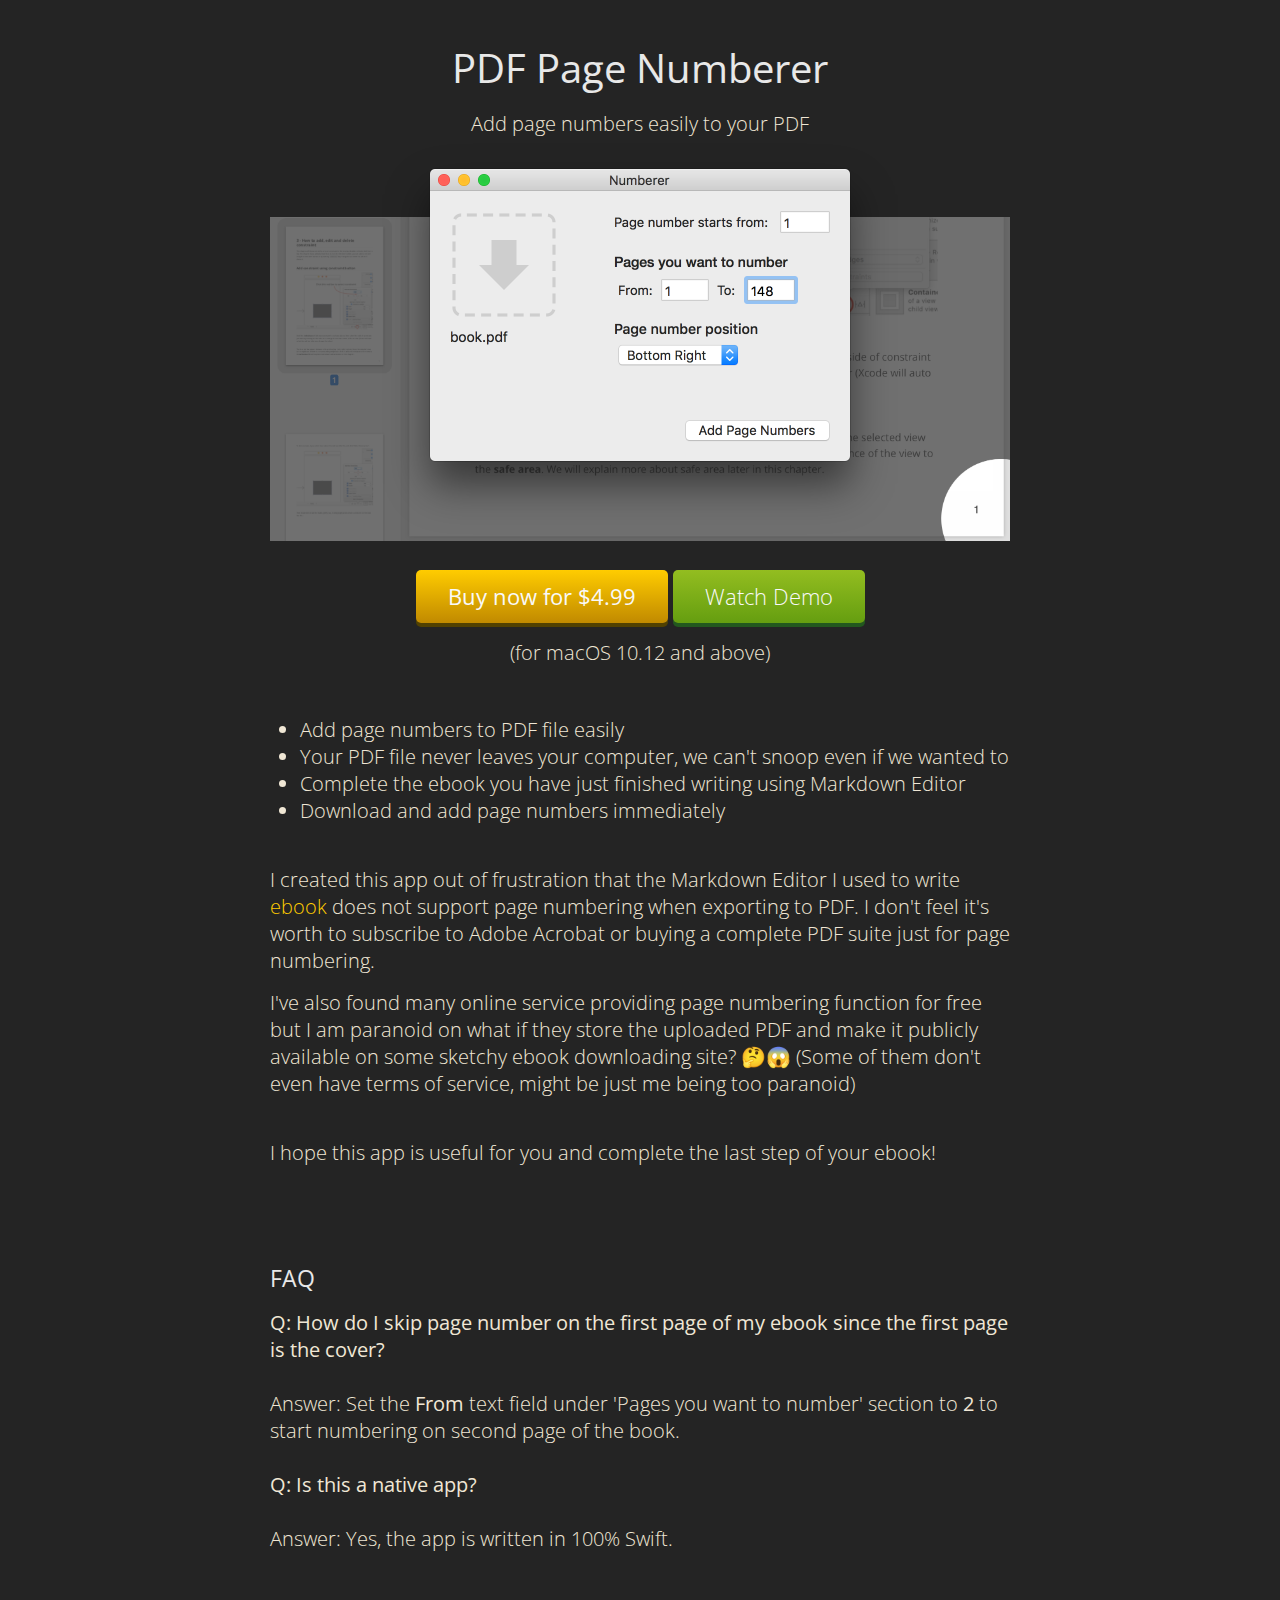
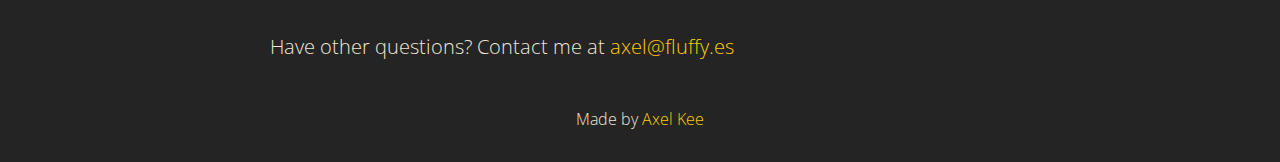
==== index.html @ a961f530 "Added additional og image size tag" ====
<!DOCTYPE html>
<html lang="en">
<head>
<meta charset="utf-8">
<meta http-equiv="X-UA-Compatible" content="IE=edge">
<meta name="viewport" content="width=device-width, initial-scale=1"><!-- Begin Jekyll SEO tag v2.4.0 -->
<title>PDF Page Numberer</title>
<meta property="og:title" content="PDF Page Numberer" />
<meta property="og:locale" content="en_US" />
<meta name="description" content="Add page numbers to your PDF files easily" />
<meta property="og:description" content="Add page numbers to your PDF files easily" />
<meta property="og:url" content="https://pdfpagenumber.com" />
<meta property="og:site_name" content="PDF Page Numberer" />
<meta property="og:type" content="website" />
<meta property="og:image" content="512.png" />
<meta property='og:image:type' content='image/png' />
<meta property='og:image:width' content='512' />
<meta property='og:image:height' content='512' />
<link rel="icon" type="image/png" href="favicon-32x32.png" sizes="32x32" />
<link rel="icon" type="image/png" href="favicon-16x16.png" sizes="16x16" />
<link href="https://fonts.googleapis.com/css?family=Open+Sans:300,400" rel="stylesheet">
<link rel="stylesheet" href="main.css">
<script src="https://gumroad.com/js/gumroad.js"></script>
<!-- Global site tag (gtag.js) - Google Analytics -->
<script async src="https://www.googletagmanager.com/gtag/js?id=UA-49271415-5"></script>
<script>
  window.dataLayer = window.dataLayer || [];
  function gtag(){dataLayer.push(arguments);}
  gtag('js', new Date());

  gtag('config', 'UA-49271415-5');
</script>
</head>
<body>
  <div class="wrapper">
    <div class="header" style="text-align: center;">
      <h1>PDF Page Numberer</h1>
      <span>Add page numbers easily to your PDF</span>
      <img src="numberer.png" alt="Numberer app" class="numberer"/>
    </div>
    <div class="action">
      <a class="cta" href="https://gum.co/pagenumber" target="_blank">Buy now for $4.99</a>
      <a class="cta2" onclick="revealVideo('video','youtube')">Watch Demo</a>
      <br><br>
      <span>(for macOS 10.12 and above)</span>
      <div id="video" class="lightbox" onclick="hideVideo('video','youtube')">
  <div class="lightbox-container">  
    <div class="lightbox-content">
      
      <button onclick="hideVideo('video','youtube')" class="lightbox-close">
        Close | ✕
      </button>
      <div class="video-container">
        <iframe id="youtube" width="960" height="540" src="https://www.youtube.com/embed/I0E4_DcOc0U?rel=0&amp;showinfo=0" frameborder="0" allowfullscreen></iframe>
      </div>      
      
    </div>
  </div>
</div>
    </div>
    <div class="pitch">
      <ul>
        <li>Add page numbers to PDF file easily</li>
        <li>Your PDF file never leaves your computer, we can't snoop even if we wanted to</li>
        <li>Complete the ebook you have just finished writing using Markdown Editor</li>
        <li>Download and add page numbers immediately</li>
      </ul>
      <br>
      <p>I created this app out of frustration that the Markdown Editor I used to write <a href="https://autolayout.fluffy.es">ebook</a> does not support page numbering when exporting to PDF. I don't feel it's worth to subscribe to Adobe Acrobat or buying a complete PDF suite just for page numbering.</p> 
      <p>I've also found many online service providing page numbering function for free but I am paranoid on what if they store the uploaded PDF and make it publicly available on some sketchy ebook downloading site? 🤔😱 (Some of them don't even have terms of service, might be just me being too paranoid)</p>
      <br>
      <p>I hope this app is useful for you and complete the last step of your ebook!</p>
      <br>
      
      <br><br>
      <h3>FAQ</h3>
      <strong>Q: How do I skip page number on the first page of my ebook since the first page is the cover?</strong>
      <br><br>
      <span>Answer: Set the <strong>From</strong> text field under 'Pages you want to number' section to <strong>2</strong> to start numbering on second page of the book.</span>
      <br><br>
      <strong>Q: Is this a native app?</strong>
      <br><br>
      <span>Answer: Yes, the app is written in 100% Swift. </span>
      <br><br>
      <br><br>
      Have other questions? Contact me at <a href="mailto:axel@fluffy.es">axel@fluffy.es</a>
    </div>
    <div class="footer">
      <span>Made by <a href="https://fluffy.es">Axel Kee</a></span>
    </div>
  </div>
<script>
function revealVideo(div,video_id) {
  var video = document.getElementById(video_id).src;
  document.getElementById(video_id).src = video+'&autoplay=1'; // adding autoplay to the URL
  document.getElementById(div).style.display = 'block';
}

// Hiding the lightbox and removing YouTube autoplay
function hideVideo(div,video_id) {
  var video = document.getElementById(video_id).src;
  var cleaned = video.replace('&autoplay=1',''); // removing autoplay form url
  document.getElementById(video_id).src = cleaned;
  document.getElementById(div).style.display = 'none';
}
</script>
</body>
</html>
---- main.css ----
/** Reset some basic elements */
body, h1, h2, h3, h4, h5, h6, p, blockquote, pre, hr, dl, dd, ol, ul, figure { margin: 0; padding: 0; }

/** Basic styling */
body { 
font: 300 20px 'Open Sans', Helvetica, Arial, sans-serif, "Apple Color Emoji"; 
color: #f0e7d5; 
background-color: #242424; 
-webkit-text-size-adjust: 100%; 
-webkit-font-feature-settings: "kern" 1; 
-moz-font-feature-settings: "kern" 1; 
-o-font-feature-settings: "kern" 1; 
font-feature-settings: "kern" 1; 
font-kerning: normal; 
}

/** Set `margin-bottom` to maintain vertical rhythm */
h1, h2, h3, h4, h5, h6, p, blockquote, pre, ul, ol, dl, figure, .highlight { margin-bottom: 15px; }

/** `main` element */
main { display: block; /* Default value of `display` of `main` element is 'inline' in IE 11. */ }

/** Images */
img { max-width: 100%; vertical-align: middle; }

/** Figures */
figure > img { display: block; }

figcaption { font-size: 14px; }

/** Lists */
ul, ol { margin-left: 30px; }

li > ul, li > ol { margin-bottom: 0; }

/** Headings */
h1, h2, h3, h4, h5, h6 { font-weight: 400; color: #e8e8e8;}

/** Links */
a { color: #ffcc00; text-decoration: none; }
a:visited { color: #ffcc00; }
a:hover { color: #ffeb9b; text-decoration: underline; }
.social-media-list a:hover { text-decoration: none; }
.social-media-list a:hover .username { text-decoration: underline; }

/** Blockquotes */
blockquote { color: #828282; border-left: 4px solid #e8e8e8; padding-left: 15px; font-size: 18px; letter-spacing: -1px; font-style: italic; }
blockquote > :last-child { margin-bottom: 0; }

/** Wrapper */
.wrapper { max-width: -webkit-calc(800px - (30px * 2)); max-width: calc(800px - (30px * 2)); margin-right: auto; margin-left: auto; padding-right: 30px; padding-left: 30px; }
@media screen and (max-width: 800px) { .wrapper { max-width: -webkit-calc(800px - (30px)); max-width: calc(800px - (30px)); padding-right: 15px; padding-left: 15px; } }

/** Clearfix */
.wrapper:after, .footer-col-wrapper:after { content: ""; display: table; clear: both; }

.header{
  margin-top: 2em;
  background-image: url('bgdemo.png');
  background-size: contain;
  background-repeat: no-repeat;
  background-position: center bottom;
}

.action{
  margin-top: 2em;
  margin-bottom: 2.5em;
  text-align: center;
}

.numberer{
  width: 100%;
  height: auto;
  max-width: 532px;
  max-height: 404px;
}

.footer {
  text-align: center;
  font-size: 0.8em;
  padding-top: 3em;
  padding-bottom: 2em;
}

.cta{
  font-size: 1.4rem;
  font-weight: 400;
  padding:0.7rem 2rem 0.7rem 2rem; 
  background-color: #c18a00;
  background: linear-gradient(to bottom, #ffcc00 0%,#c18a00 100%);
  color: #f9f9f9;
  cursor:pointer;
  -webkit-border-radius: 5px;
  border-radius: 5px; 
  width: 100%;

  box-shadow: 0px 4px 0px 0px #514101;
}

.cta2{
  font-size: 1.4rem;
  padding:0.7rem 2rem 0.7rem 2rem; 
  background-color: #93bd20;
  background: linear-gradient(to bottom, #93bd20 0%,#659e10 100%);
  color: #f9f9f9;
  cursor:pointer;
  -webkit-border-radius: 5px;
  border-radius: 5px; 
  width: 100%;


  box-shadow: 0px 4px 0px 0px #22581E;
}

.cta:hover, .cta:visited, .cta:active, .cta2:hover, .cta2:visited, .cta2:active{
  color: #f9f9f9;
  text-decoration: none;
}

.cta:hover{
  background: #8c7000;
  background: linear-gradient(to bottom, #8c7000 0%,#6a4c00 100%);
}

.cta2:hover {
  background: #597313;
  background: linear-gradient(to bottom, #597313 0%,#3c5e0a 100%);
}

@media screen and (max-width: 500px) {
  .cta, .cta2{
    display: block;
    margin-bottom: 0.75rem;
    max-width: 150px;
    margin-left: auto;
    margin-right: auto;
  }
}

/* video player */
.lightbox {
  background-color: rgba(0, 0, 0, 0.8);
  overflow: scroll;
  position: fixed;
  display: none;
  z-index: 1;
  bottom: 0;
  right: 0;
  left: 0;
  top: 0;
}
.lightbox-container {
  position: relative;
  max-width: 960px;
  margin: 7% auto;
  display: block;
  padding: 0 3%;
  height: auto;
  z-index: 10;
}
@media screen and (max-width: 768px) {
  .lightbox-container {
    margin-top: 10%;
  }
}
@media screen and (max-width: 414px) {
  .lightbox-container {
    margin-top: 13%;
  }
}
.lightbox-content {
  box-shadow: 0 1px 6px rgba(0, 0, 0, 0.7);
}
.lightbox-close {
  text-transform: uppercase;
  background: transparent;
  position: absolute;
  font-weight: 300;
  font-size: 12px;
  display: block;
  border: none;
  color: white;
  top: -22px;
  right: 3%;
}
.video-container {
  padding-bottom: 56.25%;
  position: relative;
  padding-top: 30px;
  overflow: hidden;
  height: 0;
}
.video-container iframe,
.video-container object,
.video-container embed {
  position: absolute;
  height: 100%;
  width: 100%;
  left: 0;
  top: 0;
}
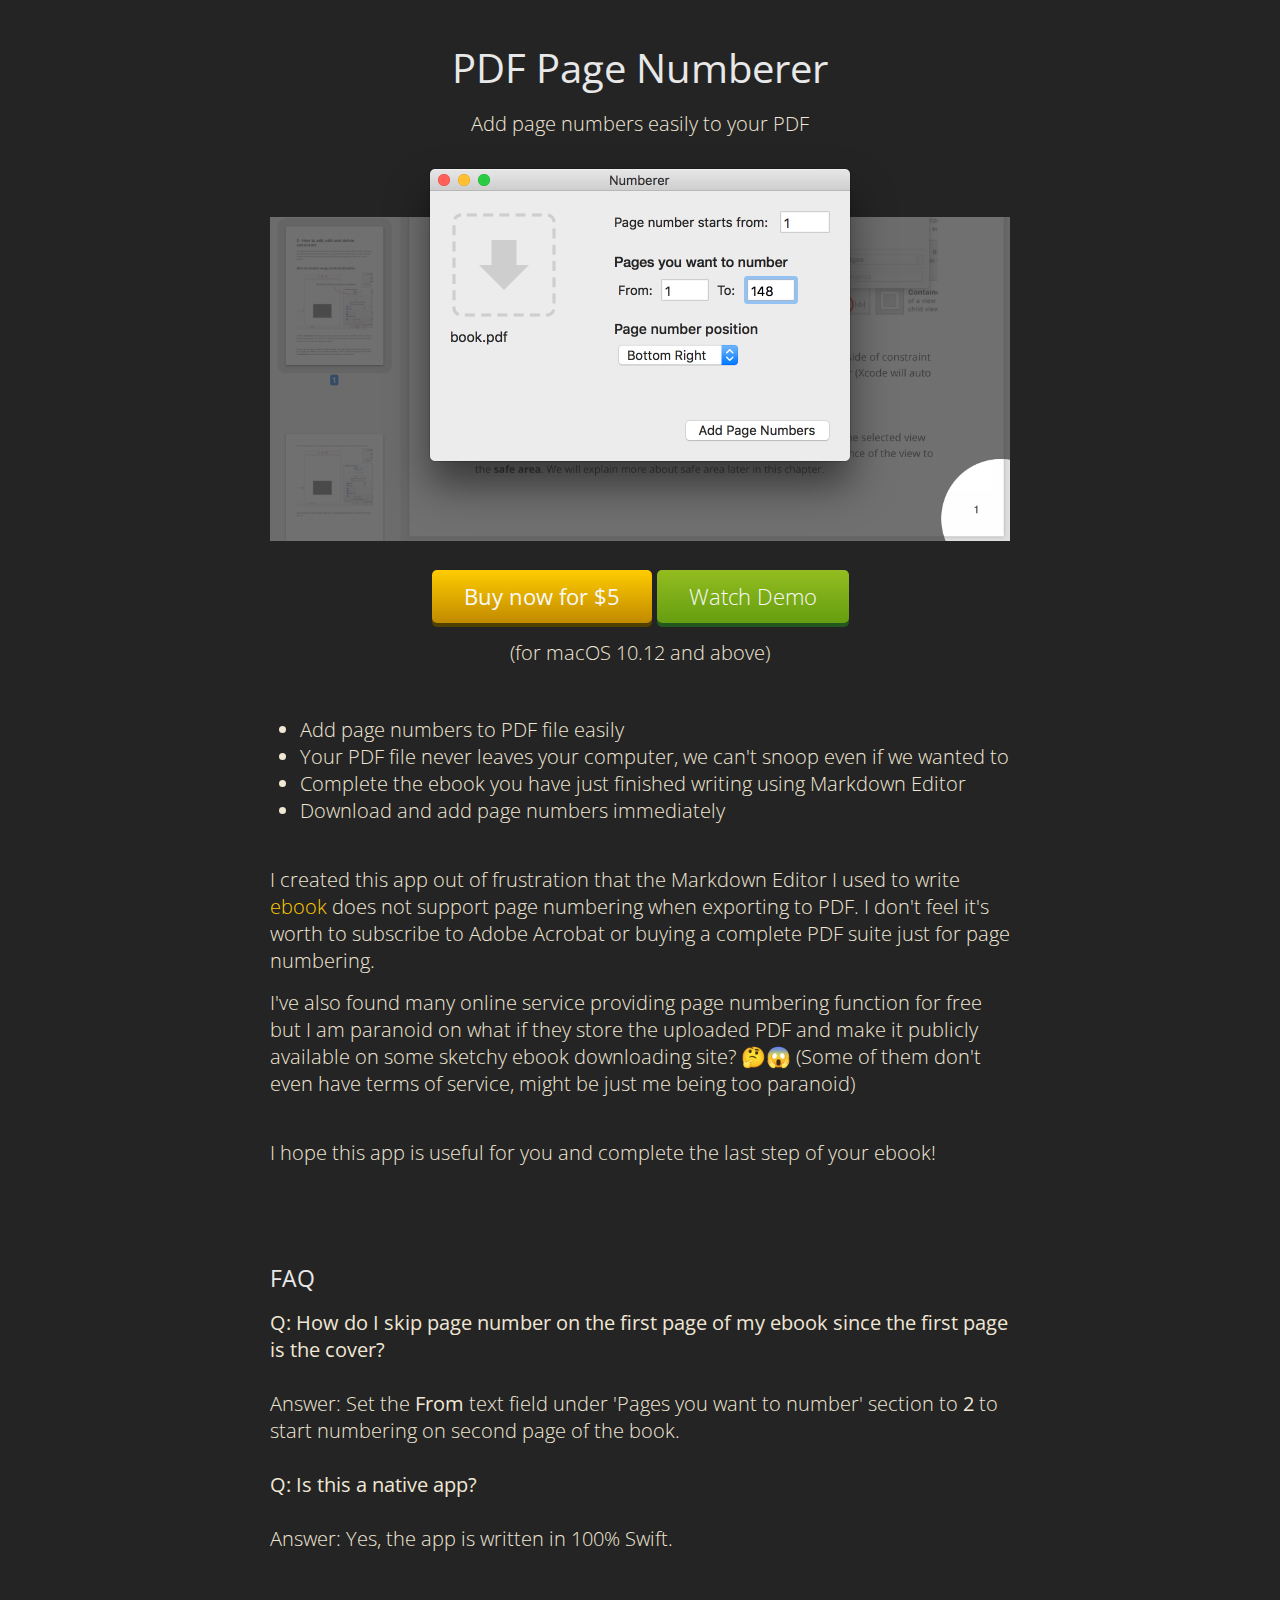
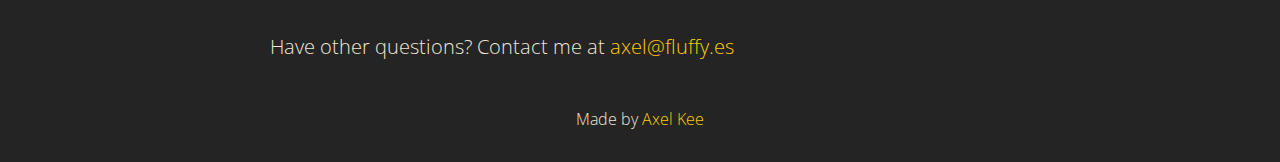
==== commit 5cb1e6fb: "Slightly changed price" ====
--- a/index.html
+++ b/index.html
@@ -12,7 +12,7 @@
 <meta property="og:url" content="https://pdfpagenumber.com" />
 <meta property="og:site_name" content="PDF Page Numberer" />
 <meta property="og:type" content="website" />
-<meta property="og:image" content="512.png" />
+<meta property="og:image" content="https://pdfpagenumber.com/512.png" />
 <meta property='og:image:type' content='image/png' />
 <meta property='og:image:width' content='512' />
 <meta property='og:image:height' content='512' />
@@ -39,7 +39,7 @@
       <img src="numberer.png" alt="Numberer app" class="numberer"/>
     </div>
     <div class="action">
-      <a class="cta" href="https://gum.co/pagenumber" target="_blank">Buy now for $4.99</a>
+      <a class="cta" href="https://gum.co/pagenumber" target="_blank">Buy now for $5</a>
       <a class="cta2" onclick="revealVideo('video','youtube')">Watch Demo</a>
       <br><br>
       <span>(for macOS 10.12 and above)</span>
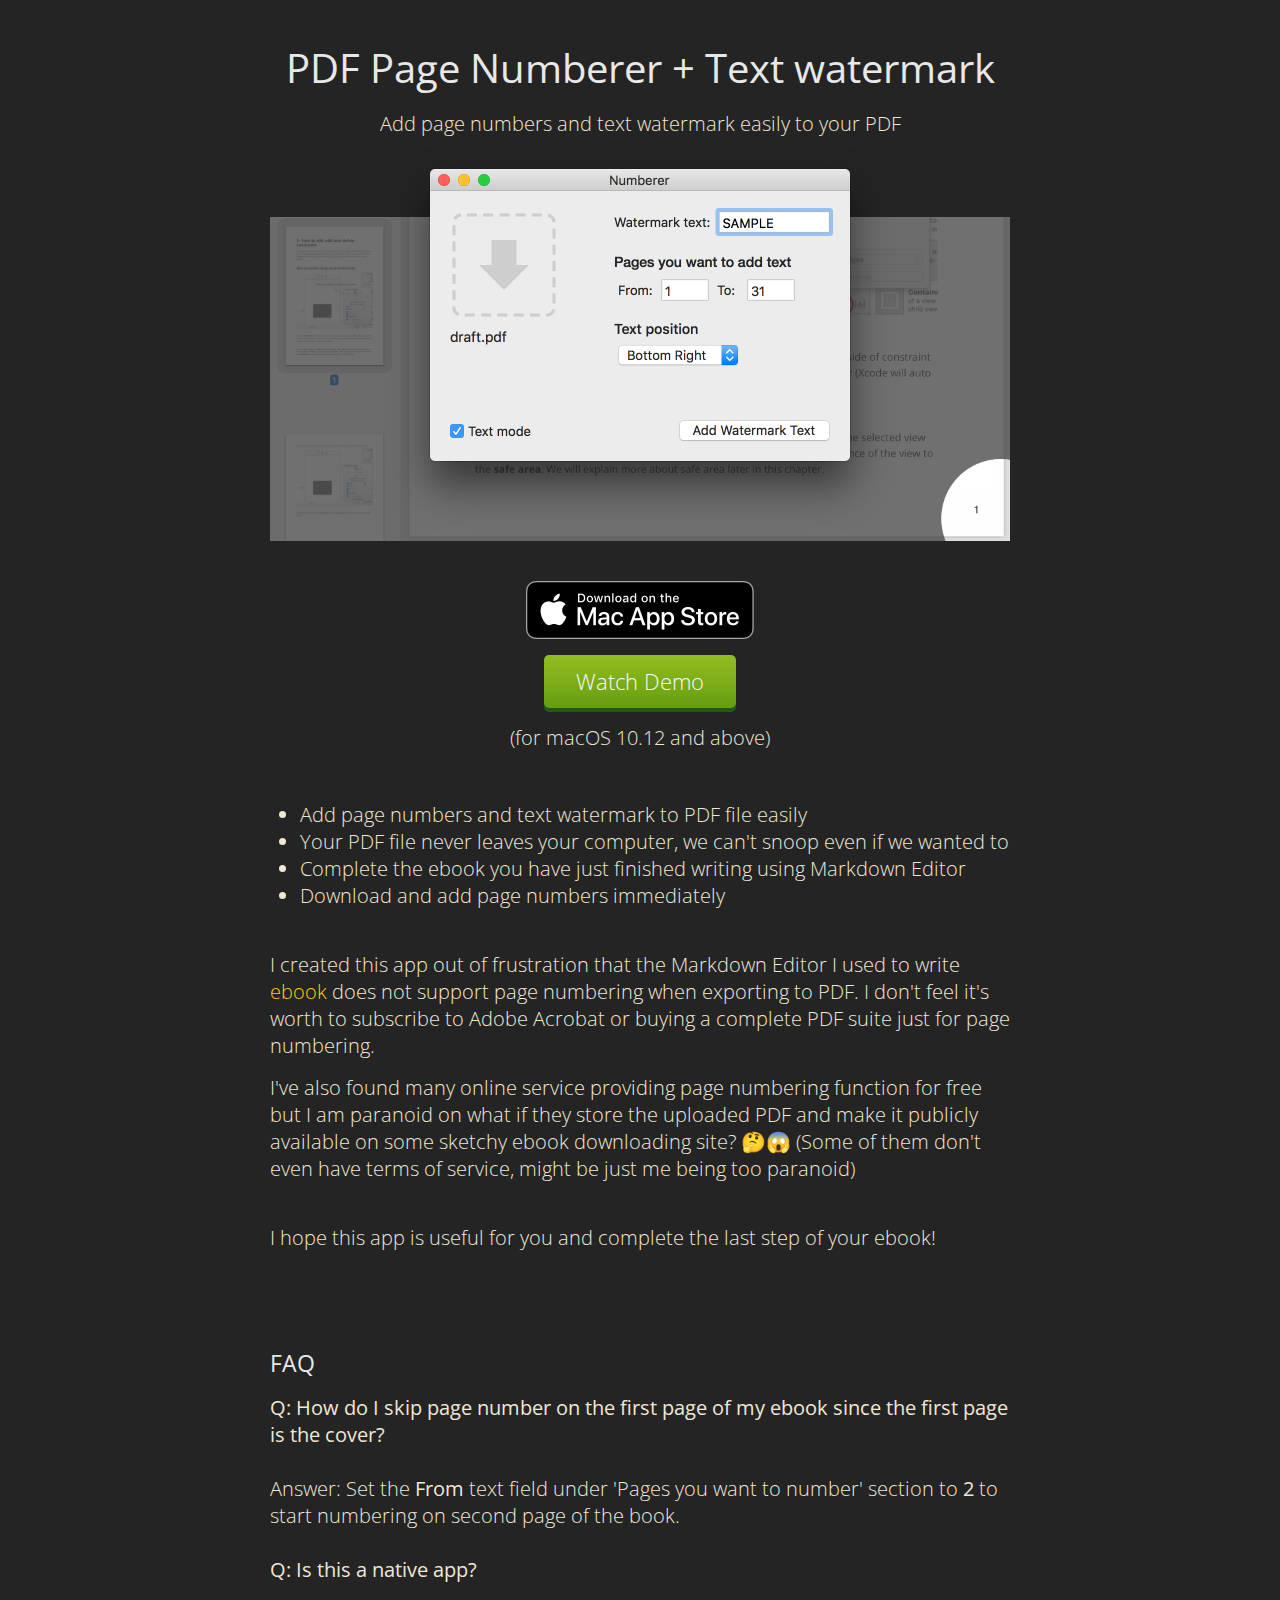
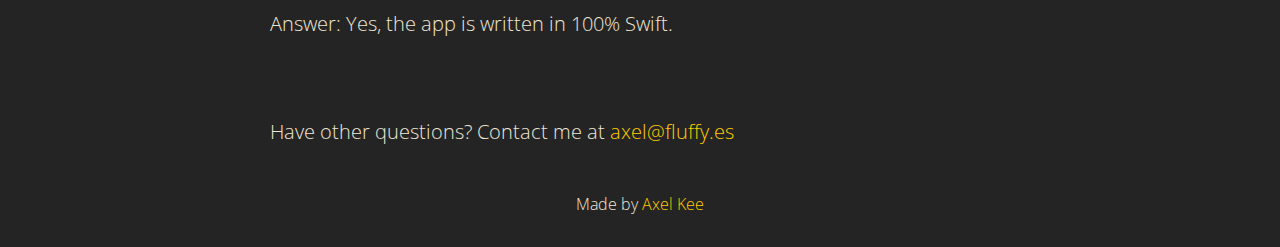
==== commit 906a9ba5: "Updated demo video, replaced gumroad with mac app store" ====
--- a/index.html
+++ b/index.html
@@ -20,7 +20,6 @@
 <link rel="icon" type="image/png" href="favicon-16x16.png" sizes="16x16" />
 <link href="https://fonts.googleapis.com/css?family=Open+Sans:300,400" rel="stylesheet">
 <link rel="stylesheet" href="main.css">
-<script src="https://gumroad.com/js/gumroad.js"></script>
 <!-- Global site tag (gtag.js) - Google Analytics -->
 <script async src="https://www.googletagmanager.com/gtag/js?id=UA-49271415-5"></script>
 <script>
@@ -34,12 +33,12 @@
 <body>
   <div class="wrapper">
     <div class="header" style="text-align: center;">
-      <h1>PDF Page Numberer</h1>
-      <span>Add page numbers easily to your PDF</span>
+      <h1>PDF Page Numberer + Text watermark</h1>
+      <span>Add page numbers and text watermark easily to your PDF</span>
       <img src="numberer.png" alt="Numberer app" class="numberer"/>
     </div>
     <div class="action">
-      <a class="cta" href="https://gum.co/pagenumber" target="_blank">Buy now for $5</a>
+      <a href="https://itunes.apple.com/us/app/numberer/id1407001685?ls=1&mt=12" target="_blank"><img srcset="masblack.png 1x, masblack@2x.png 2x" src="masblack.png"alt="Mac App Store download" /></a><br><br>
       <a class="cta2" onclick="revealVideo('video','youtube')">Watch Demo</a>
       <br><br>
       <span>(for macOS 10.12 and above)</span>
@@ -51,7 +50,7 @@
         Close | ✕
       </button>
       <div class="video-container">
-        <iframe id="youtube" width="960" height="540" src="https://www.youtube.com/embed/I0E4_DcOc0U?rel=0&amp;showinfo=0" frameborder="0" allowfullscreen></iframe>
+        <iframe id="youtube" width="960" height="540" src="https://www.youtube.com/embed/4uB3Y46svmw?rel=0&amp;showinfo=0" frameborder="0" allowfullscreen></iframe>
       </div>      
       
     </div>
@@ -60,7 +59,7 @@
     </div>
     <div class="pitch">
       <ul>
-        <li>Add page numbers to PDF file easily</li>
+        <li>Add page numbers and text watermark to PDF file easily</li>
         <li>Your PDF file never leaves your computer, we can't snoop even if we wanted to</li>
         <li>Complete the ebook you have just finished writing using Markdown Editor</li>
         <li>Download and add page numbers immediately</li>
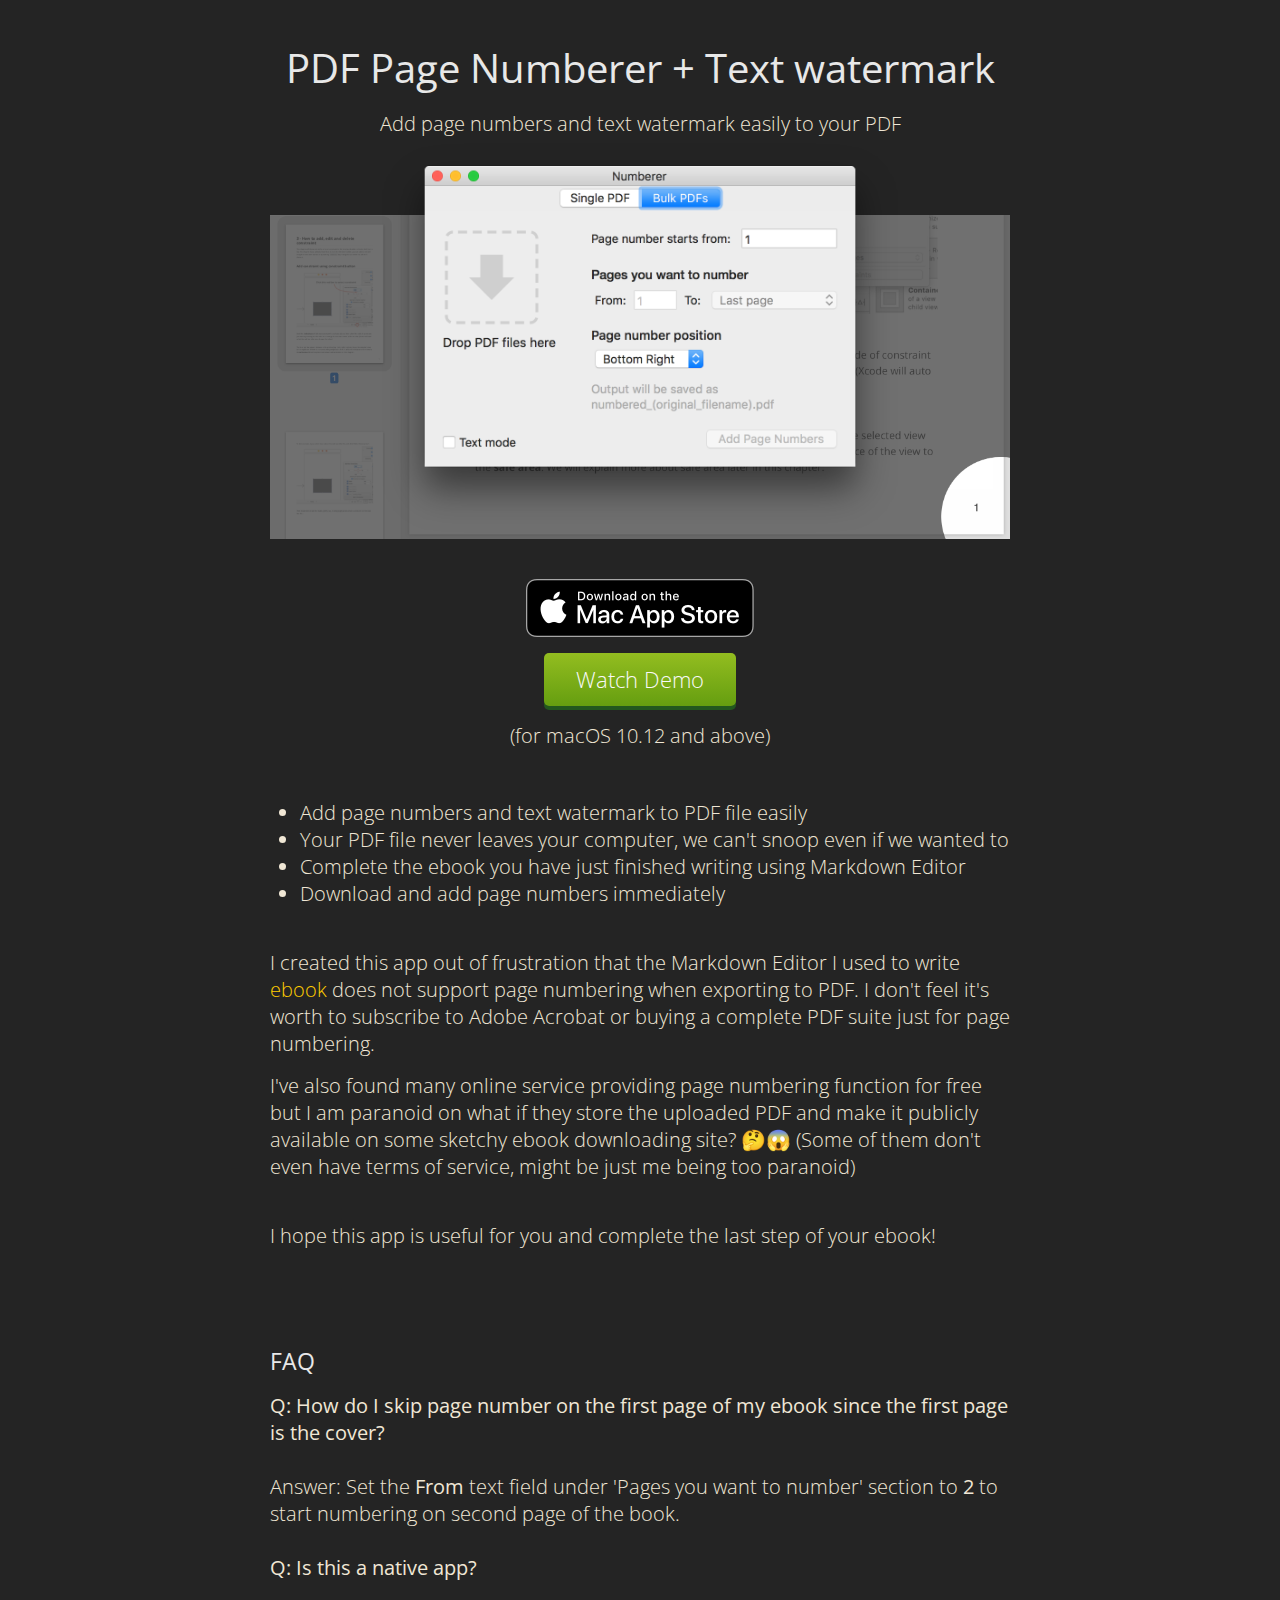
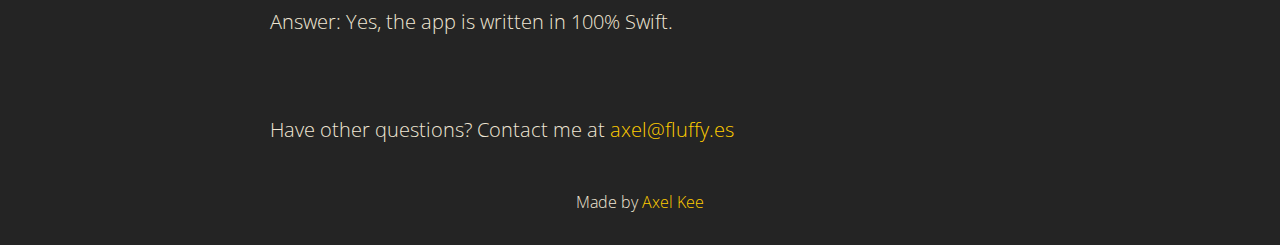
==== commit 1d2228f9: "Updated youtube video link and screenshot" ====
--- a/index.html
+++ b/index.html
@@ -20,15 +20,6 @@
 <link rel="icon" type="image/png" href="favicon-16x16.png" sizes="16x16" />
 <link href="https://fonts.googleapis.com/css?family=Open+Sans:300,400" rel="stylesheet">
 <link rel="stylesheet" href="main.css">
-<!-- Global site tag (gtag.js) - Google Analytics -->
-<script async src="https://www.googletagmanager.com/gtag/js?id=UA-49271415-5"></script>
-<script>
-  window.dataLayer = window.dataLayer || [];
-  function gtag(){dataLayer.push(arguments);}
-  gtag('js', new Date());
-
-  gtag('config', 'UA-49271415-5');
-</script>
 </head>
 <body>
   <div class="wrapper">
@@ -50,7 +41,7 @@
         Close | ✕
       </button>
       <div class="video-container">
-        <iframe id="youtube" width="960" height="540" src="https://www.youtube.com/embed/4uB3Y46svmw?rel=0&amp;showinfo=0" frameborder="0" allowfullscreen></iframe>
+        <iframe id="youtube" width="960" height="540" src="https://www.youtube.com/embed/1b58NrCFgxk?rel=0&amp;showinfo=0" frameborder="0" allowfullscreen></iframe>
       </div>      
       
     </div>
@@ -103,5 +94,21 @@
   document.getElementById(div).style.display = 'none';
 }
 </script>
+<!-- Default Statcounter code for Pdfpagenumber.com
+https://pdfpagenumber.com -->
+<script type="text/javascript">
+var sc_project=11771339; 
+var sc_invisible=1; 
+var sc_security="9510d573"; 
+</script>
+<script type="text/javascript"
+src="https://www.statcounter.com/counter/counter.js"
+async></script>
+<noscript><div class="statcounter"><a title="Web Analytics"
+href="http://statcounter.com/" target="_blank"><img
+class="statcounter"
+src="//c.statcounter.com/11771339/0/9510d573/1/" alt="Web
+Analytics"></a></div></noscript>
+<!-- End of Statcounter Code -->
 </body>
 </html>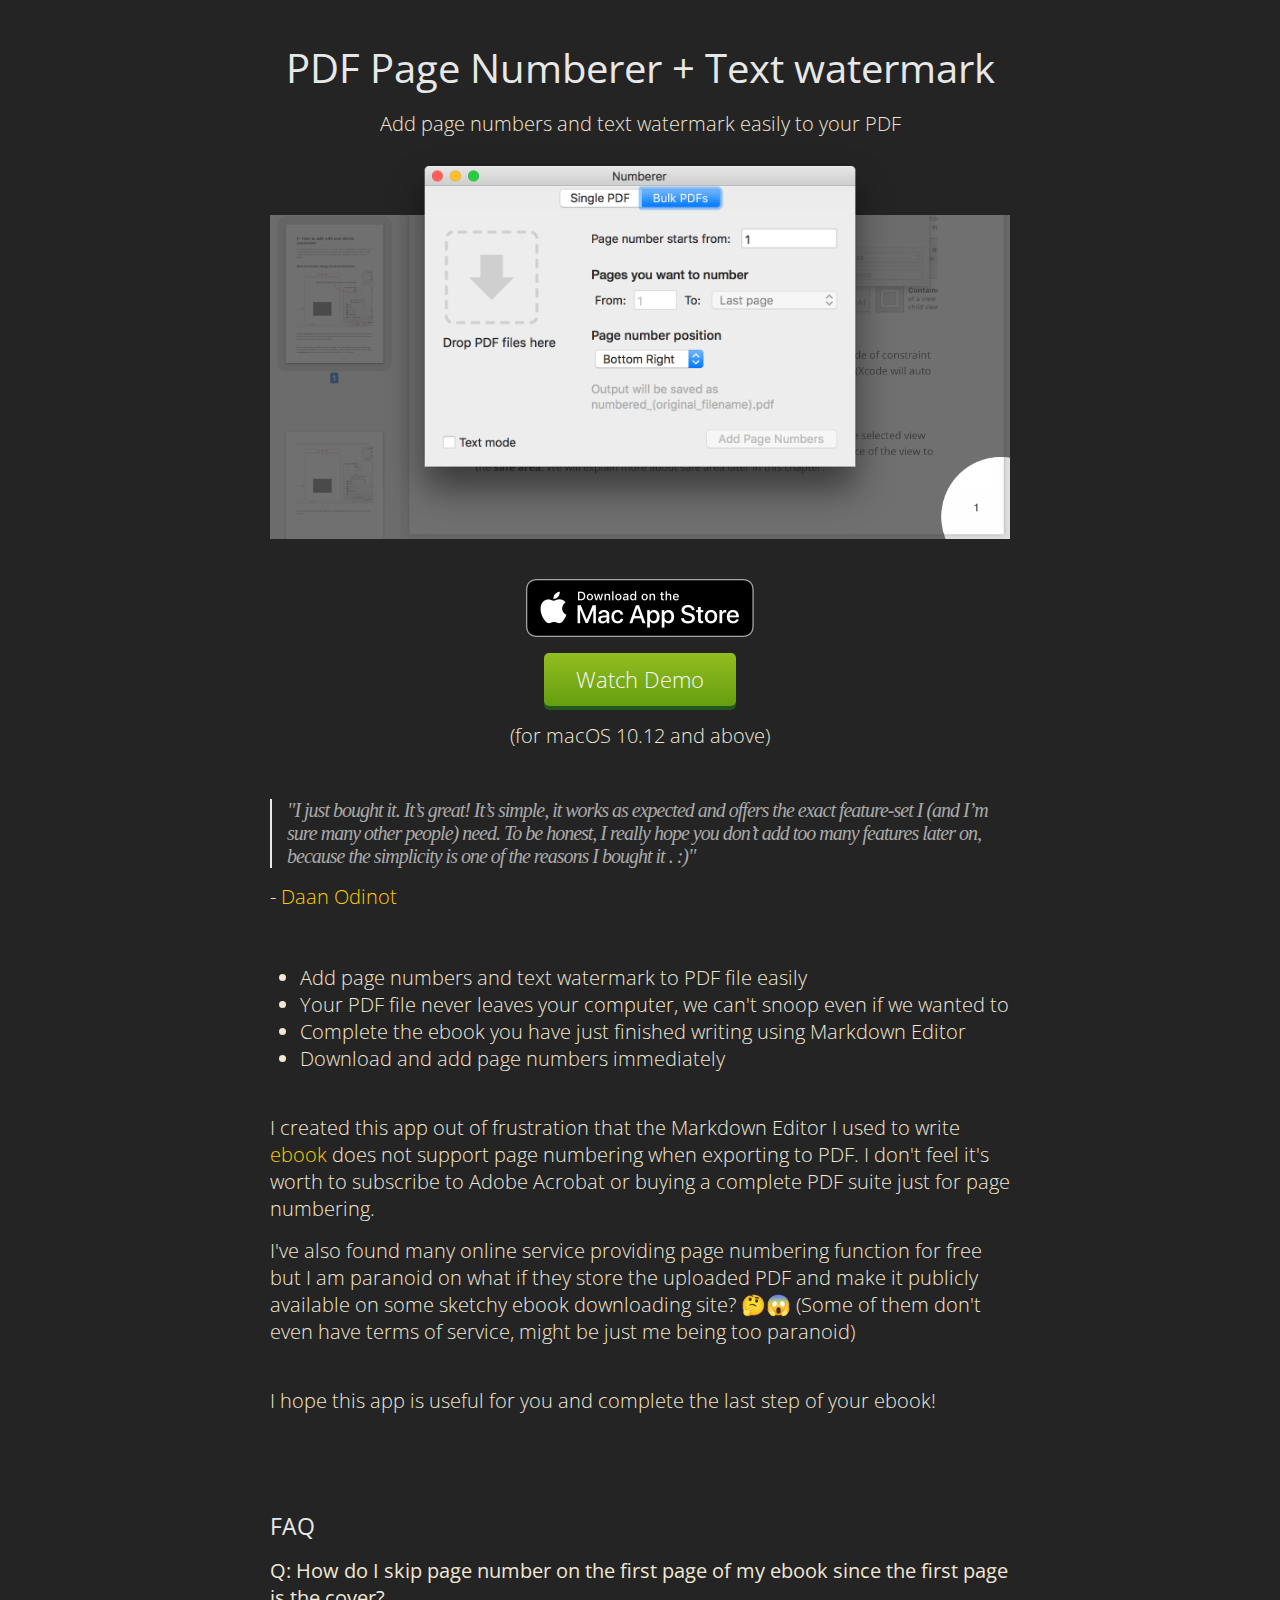
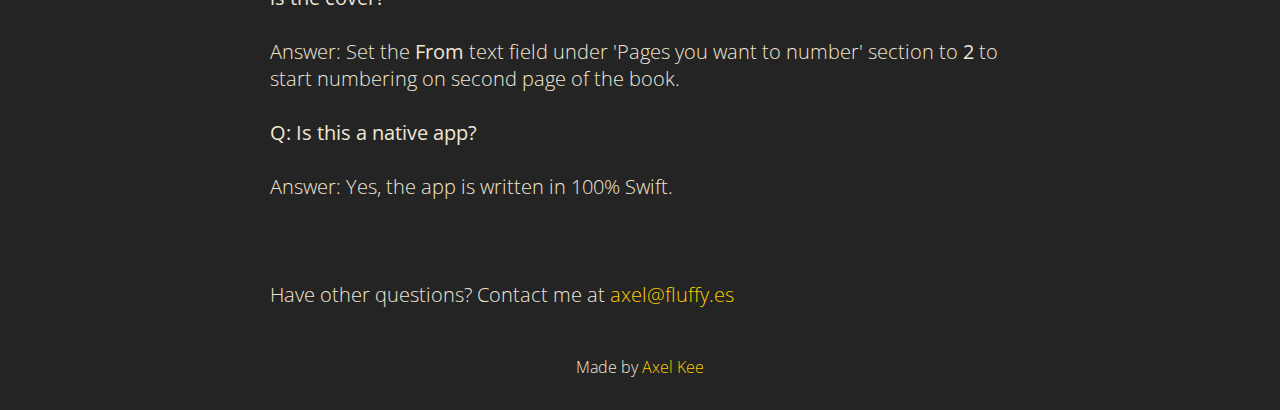
==== commit 3edaa38f: "Added testimonial" ====
--- a/index.html
+++ b/index.html
@@ -49,6 +49,10 @@
 </div>
     </div>
     <div class="pitch">
+      <blockquote>"I just bought it. It’s great! It’s simple, it works as expected and offers the exact feature-set I (and I’m sure many other people) need. To be honest, I really hope you don’t add too many features later on, because the <strong>simplicity is one of the reasons I bought it </strong>. :)"</blockquote>
+      <span>- <a href="https://www.reddit.com/user/daanodinot">Daan Odinot</a></span>
+      <br><br><br>
+
       <ul>
         <li>Add page numbers and text watermark to PDF file easily</li>
         <li>Your PDF file never leaves your computer, we can't snoop even if we wanted to</li>
--- a/main.css
+++ b/main.css
@@ -44,7 +44,7 @@
 .social-media-list a:hover .username { text-decoration: underline; }
 
 /** Blockquotes */
-blockquote { color: #828282; border-left: 4px solid #e8e8e8; padding-left: 15px; font-size: 18px; letter-spacing: -1px; font-style: italic; }
+blockquote { font-family: Verdana; color: #aaa; border-left: 2px solid #e8e8e8; padding-left: 15px; font-size: 1em; letter-spacing: -1px; font-style: italic; }
 blockquote > :last-child { margin-bottom: 0; }
 
 /** Wrapper */
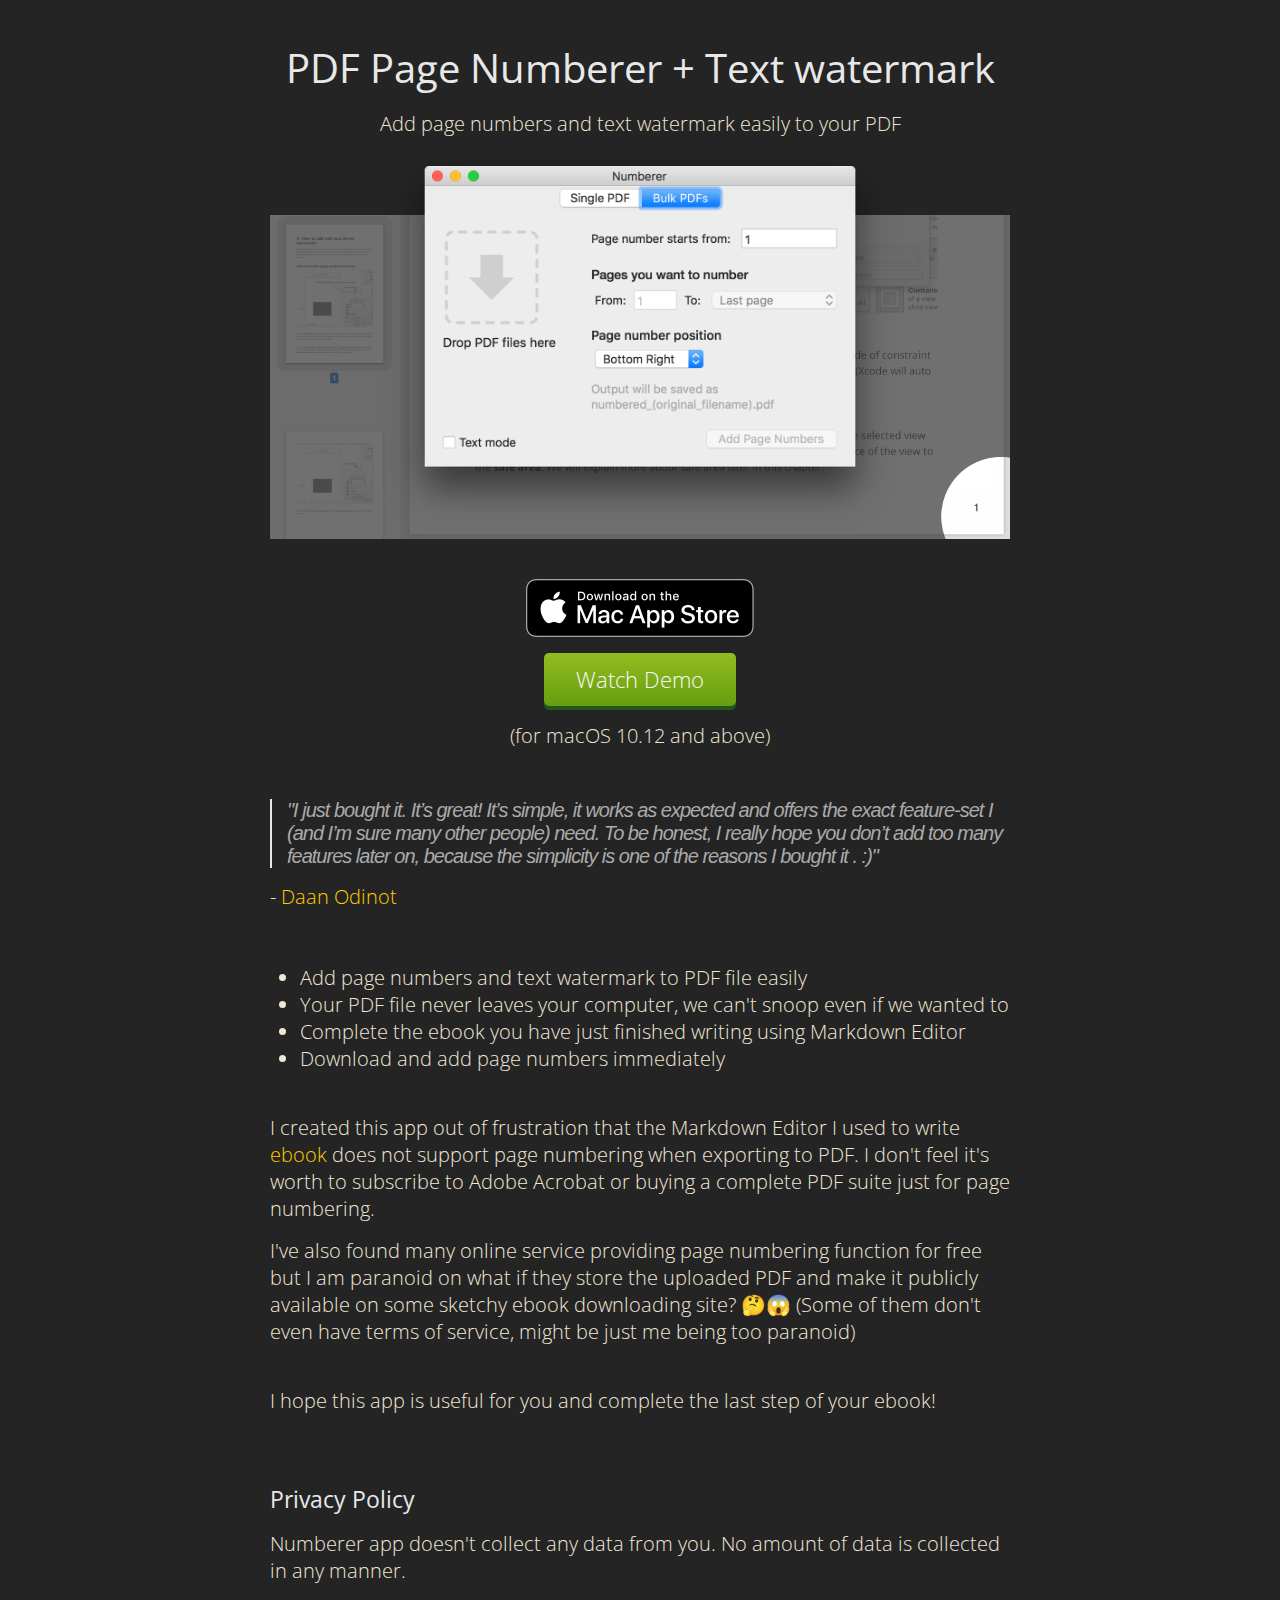
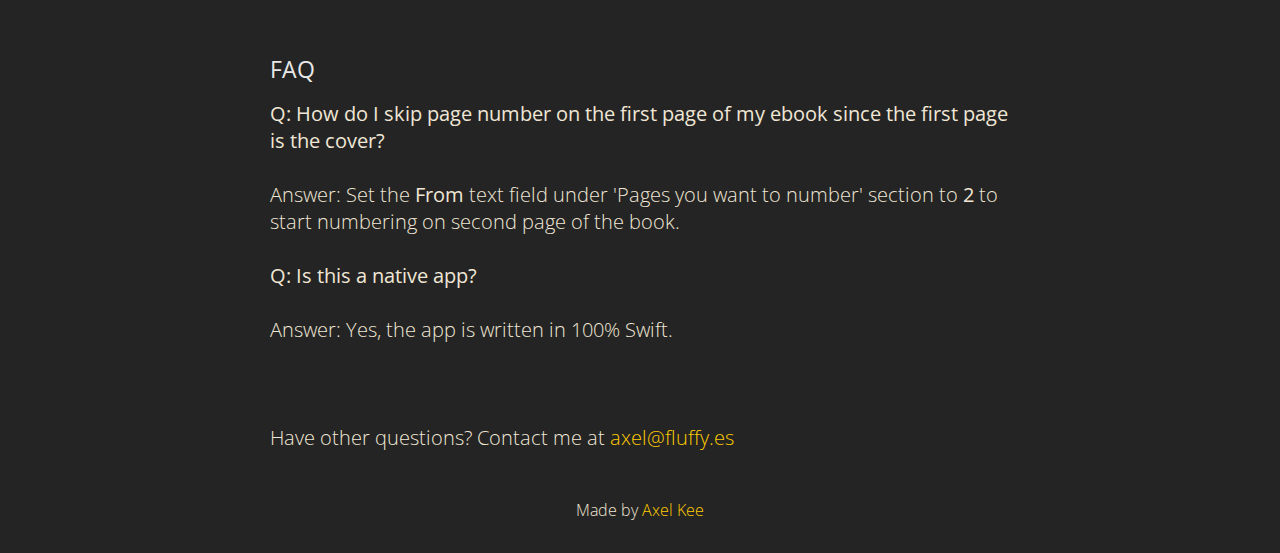
==== commit 9469dfca: "Update index.html" ====
--- a/index.html
+++ b/index.html
@@ -66,6 +66,9 @@
       <p>I hope this app is useful for you and complete the last step of your ebook!</p>
       <br>
       
+      <br>
+      <h3>Privacy Policy</h3>
+      <p>Numberer app doesn't collect any data from you. No amount of data is collected in any manner.</p>
       <br><br>
       <h3>FAQ</h3>
       <strong>Q: How do I skip page number on the first page of my ebook since the first page is the cover?</strong>
@@ -115,4 +118,4 @@
 Analytics"></a></div></noscript>
 <!-- End of Statcounter Code -->
 </body>
-</html>+</html>
--- a/main.css
+++ b/main.css
@@ -44,7 +44,7 @@
 .social-media-list a:hover .username { text-decoration: underline; }
 
 /** Blockquotes */
-blockquote { font-family: Verdana; color: #aaa; border-left: 2px solid #e8e8e8; padding-left: 15px; font-size: 1em; letter-spacing: -1px; font-style: italic; }
+blockquote { font-family: 'Verdana', sans-serif; color: #aaa; border-left: 2px solid #e8e8e8; padding-left: 15px; font-size: 1em; letter-spacing: -1px; font-style: italic; }
 blockquote > :last-child { margin-bottom: 0; }
 
 /** Wrapper */
